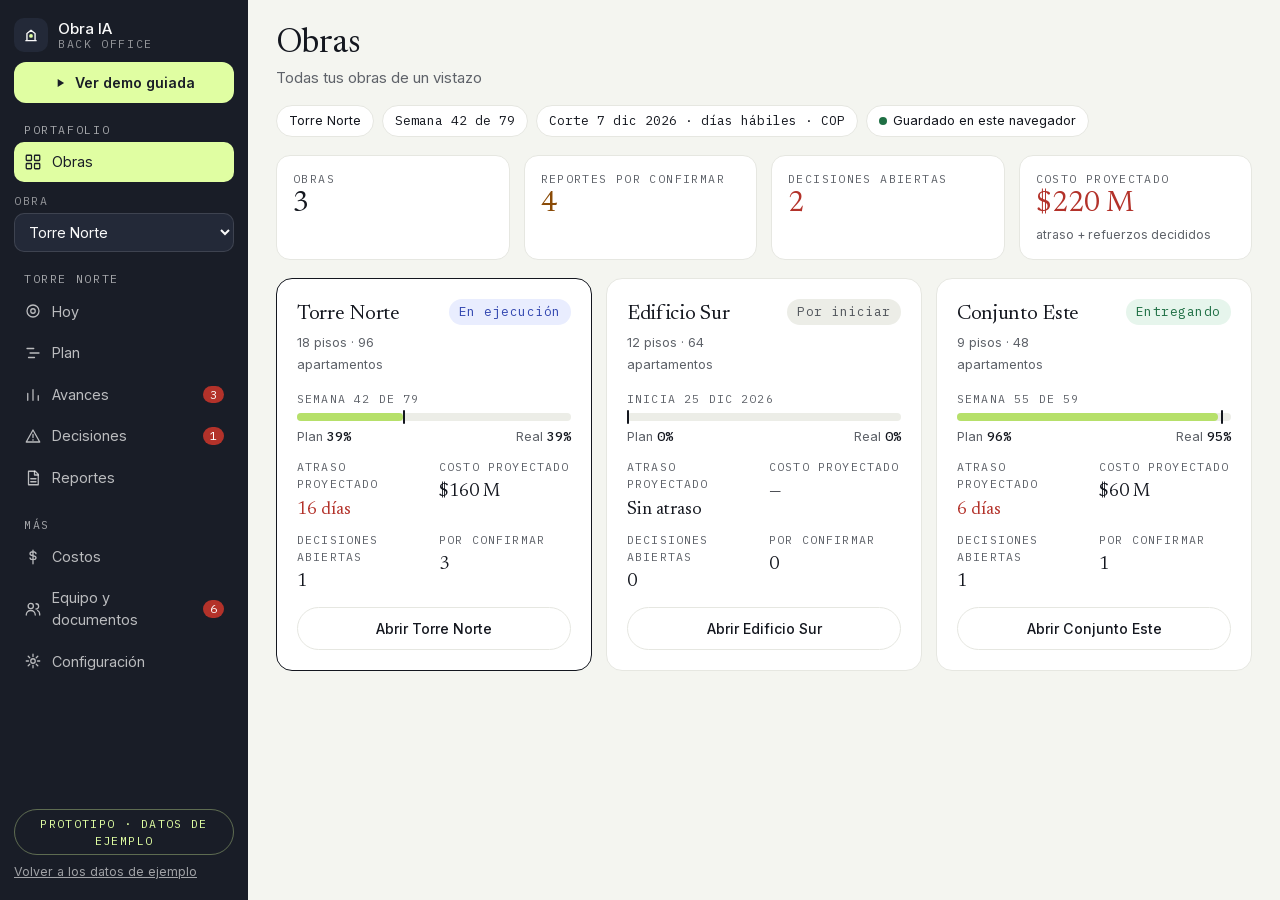
==== backoffice/index.html @ f299abb3 "Publica el back office de Obra IA (demo con datos de ejemplo) Subcarpeta /backoffice con la aplicaci" ====
<!doctype html>
<html lang="es">
<head>
<meta charset="utf-8">
<meta name="viewport" content="width=device-width, initial-scale=1">
<meta name="robots" content="noindex">
<title>Obra IA · Back office</title>
<link rel="stylesheet" href="styles.css?v=6">
</head>
<body>
<div class="app" id="app"></div>
<dialog id="dlg"></dialog>
<div class="toast" id="toast" role="status" aria-live="polite"></div>
<script src="model.js?v=4"></script>
<script src="views.js?v=4"></script>
<script src="views2.js?v=4"></script>
<script src="app.js?v=4"></script>
<script src="tour.js?v=5"></script>
</body>
</html>
---- backoffice/styles.css ----
@font-face{font-family:"Inter";font-weight:400 700;font-style:normal;src:url(fonts/Inter-400-700-latin.woff2) format("woff2");font-display:swap}
@font-face{font-family:"Newsreader";font-weight:200 800;font-style:normal;src:url(fonts/Newsreader-var.woff2) format("woff2");font-display:swap}
@font-face{font-family:"IBM Plex Mono";font-weight:400;font-style:normal;src:url(fonts/IBMPlexMono-400-latin.woff2) format("woff2");font-display:swap}
@font-face{font-family:"IBM Plex Mono";font-weight:500;font-style:normal;src:url(fonts/IBMPlexMono-500-latin.woff2) format("woff2");font-display:swap}

:root{
  --night:#191D27;--night-2:#232938;--bg:#F4F5F0;--card:#fff;--ink:#14171F;--muted:#5E6269;--line:#E6E7E1;
  --lime:#E0FEA2;--lime-deep:#B6E06A;--mint:#EEF9E6;
  --ok:#1F6F44;--ok-bg:#E6F5EC;--warn:#8A4B07;--warn-bg:#FBF0E1;--bad:#B3322A;--bad-bg:#FBE9E7;--info:#3347B0;--info-bg:#E9EDFE;--mute:#52565C;--warn-line:#B86A12;
  --serif:"Newsreader","Iowan Old Style",Georgia,serif;--sans:"Inter",system-ui,-apple-system,"Segoe UI",sans-serif;--mono:"IBM Plex Mono",ui-monospace,Menlo,monospace;
}
*{box-sizing:border-box}
html,body{margin:0}
body{background:var(--bg);color:var(--ink);font:15px/1.5 var(--sans);-webkit-font-smoothing:antialiased;overflow-x:hidden}
button,input,select,textarea{font:inherit;color:inherit}
h1,h2,h3{margin:0;font-family:var(--serif);font-weight:400;letter-spacing:-.015em}
p{margin:0}
a{color:inherit}
.mono{font-family:var(--mono)}
.muted{color:var(--muted)}
.sm{font-size:.86rem}
.bad{color:var(--bad)} .warn{color:var(--warn)}
.r{text-align:right}
.eyebrow{font-family:var(--mono);font-size:.72rem;letter-spacing:.14em;text-transform:uppercase;color:var(--muted)}
:focus-visible{outline:2px solid var(--info);outline-offset:2px}

/* shell */
.app{display:grid;grid-template-columns:248px minmax(0,1fr);min-height:100vh}
.side{background:var(--night);color:#FAFAFA;padding:18px 14px;position:sticky;top:0;height:100vh;display:flex;flex-direction:column;gap:16px;overflow:auto}
.brand{display:flex;align-items:center;gap:10px;font-weight:500}
.brand i{width:34px;height:34px;border-radius:10px;background:var(--night-2);display:grid;place-items:center;flex:none}
.brand svg{width:20px;height:20px}
.brand span{display:flex;flex-direction:column;line-height:1.15}
.brand small{font-family:var(--mono);font-size:.72rem;letter-spacing:.14em;text-transform:uppercase;color:rgba(250,250,250,.55);font-weight:400}
.obra-sel{display:block}
.obra-sel small{display:block;font-family:var(--mono);font-size:.72rem;letter-spacing:.14em;text-transform:uppercase;color:rgba(250,250,250,.55);margin-bottom:4px}
.obra-sel select{width:100%;background:var(--night-2);color:#FAFAFA;border:1px solid rgba(255,255,255,.12);border-radius:10px;padding:9px 10px}
.side nav{display:grid;gap:2px}
.side nav a{display:flex;align-items:center;gap:10px;padding:9px 10px;border-radius:10px;text-decoration:none;color:rgba(250,250,250,.72);font-size:.9rem}
.side nav a svg{width:18px;height:18px;flex:none}
.side nav a:hover{background:rgba(255,255,255,.06);color:#fff}
.side nav a.on{background:var(--lime);color:var(--night)}
.side nav a em{margin-left:auto;font-style:normal;font-family:var(--mono);font-size:.74rem;background:var(--bad);color:#fff;border-radius:999px;padding:0 7px;min-width:20px;text-align:center}
.side nav a.on em{background:var(--night);color:var(--lime)}
.side-foot{margin-top:auto;display:grid;gap:8px}
.sample{font-family:var(--mono);font-size:.72rem;letter-spacing:.12em;text-transform:uppercase;color:var(--lime);border:1px solid rgba(224,254,162,.35);border-radius:999px;padding:5px 10px;text-align:center}
.link{appearance:none;background:none;border:0;padding:0;cursor:pointer;color:rgba(250,250,250,.6);font-size:.78rem;text-decoration:underline;text-align:left}
main .link{color:var(--info);font-size:.84rem}
main{padding:0 28px 48px;min-width:0}
.top{display:flex;justify-content:space-between;align-items:flex-end;gap:16px;padding:26px 0 18px;flex-wrap:wrap}
.top h1{font-size:2.1rem;line-height:1.1}
.top p{color:var(--muted);margin-top:4px}
.chips{display:flex;gap:8px;flex-wrap:wrap}
.chip{border:1px solid var(--line);background:var(--card);border-radius:999px;padding:5px 12px;font-size:.8rem}
.content{display:grid;gap:18px;grid-template-columns:minmax(0,1fr)}
.content>*,.cols>*{min-width:0}

/* componentes */
.card{background:var(--card);border:1px solid var(--line);border-radius:16px;padding:20px}
.card h2{font-size:1.3rem}
.card-h{display:flex;justify-content:space-between;align-items:center;gap:12px;margin-bottom:14px;flex-wrap:wrap}
.card-h.flat{margin-bottom:10px}
.sec{font-size:1.25rem;margin:8px 0 -4px}
.count{font-family:var(--mono);font-size:.74rem;background:var(--ink);color:#fff;border-radius:999px;padding:1px 9px;vertical-align:3px;margin-left:6px}
.kpis{display:grid;grid-template-columns:repeat(4,minmax(0,1fr));gap:14px}
.kpi{background:var(--card);border:1px solid var(--line);border-radius:14px;padding:14px 16px}
.kpi small{display:block;font-family:var(--mono);font-size:.72rem;letter-spacing:.12em;text-transform:uppercase;color:var(--muted)}
.kpi b{display:block;font-family:var(--serif);font-weight:400;font-size:1.8rem;line-height:1.25}
.kpi span{font-size:.76rem;color:var(--muted)}
.kpi.bad b{color:var(--bad)} .kpi.warn b{color:var(--warn)}
.pill{display:inline-block;font-family:var(--mono);font-size:.72rem;letter-spacing:.04em;padding:3px 10px;border-radius:999px;white-space:nowrap}
.pill.ok{color:var(--ok);background:var(--ok-bg)} .pill.warn{color:var(--warn);background:var(--warn-bg)} .pill.bad{color:var(--bad);background:var(--bad-bg)} .pill.info{color:var(--info);background:var(--info-bg)} .pill.mute{color:var(--mute);background:#ECEDE7}
.btn{display:inline-flex;align-items:center;justify-content:center;gap:8px;border-radius:999px;border:1px solid transparent;cursor:pointer;font-weight:500;font-size:.88rem;padding:10px 20px;text-decoration:none;transition:background .15s,transform .15s}
.btn.sm{padding:6px 14px;font-size:.8rem}
.btn.primary{background:var(--night);color:#fff}
.btn.primary:hover{background:#2A3040}
.btn.ghost{background:transparent;border-color:var(--line);color:var(--ink)}
.btn.ghost:hover{background:#F0F1EB}
.btn[disabled]{opacity:.5;cursor:default}
.row{display:flex;gap:10px;flex-wrap:wrap;align-items:center;margin-top:12px}
.row.between{justify-content:space-between}.row.end{justify-content:flex-end}.row.center{justify-content:center}
.banner{display:flex;justify-content:space-between;align-items:center;gap:16px;border-radius:14px;padding:14px 18px;font-size:.9rem;flex-wrap:wrap}
.banner.warn{background:var(--warn-bg);border:1px solid rgba(184,106,18,.3)}
.banner.ok{background:var(--ok-bg);border:1px solid rgba(47,143,91,.3)}
.note{padding:14px 16px;border-radius:12px;background:var(--mint);border:1px solid #D9EBCB;font-size:.86rem;color:#2C4A20;margin-top:14px}
.empty{color:var(--muted);text-align:center;padding:18px}
.cols{display:grid;gap:18px}
.cols.avance{grid-template-columns:1.25fr 1fr;align-items:start}
.cols.alerts{grid-template-columns:300px minmax(0,1fr);align-items:start}
.cols.cfg{grid-template-columns:1fr 1fr;align-items:start}
.cols.avance>div,.cols.cfg>div{display:grid;gap:14px}
.cols.avance>.card,.cols.avance .note{margin-top:0}
.cols.avance .note{margin-top:0}

/* resumen */
.obras{display:grid;grid-template-columns:repeat(3,minmax(0,1fr));gap:14px}
.obra{display:grid;gap:14px;align-content:start}
.obra.sel{border-color:var(--ink)}
.obra-h{display:flex;justify-content:space-between;gap:8px;align-items:flex-start}
.obra-h h3{font-size:1.25rem}
.obra-h span{font-size:.8rem;color:var(--muted)}
.obra-b{display:grid;gap:12px}
.obra-b small{font-family:var(--mono);font-size:.72rem;letter-spacing:.1em;text-transform:uppercase;color:var(--muted);display:block;margin-bottom:6px}
.two{display:flex;justify-content:space-between;font-size:.8rem;color:var(--muted);margin-top:6px}
.two b{color:var(--ink);font-family:var(--mono);font-weight:500}
.obra-m{display:grid;grid-template-columns:1fr 1fr;gap:10px}
.obra-m b{display:block;font-family:var(--serif);font-weight:400;font-size:1.15rem;line-height:1.2}
.list{padding:6px 20px}
.li{display:flex;align-items:center;gap:12px;padding:12px 0;border-bottom:1px solid var(--line)}
.li:last-child{border-bottom:0}
.li p{flex:1;font-size:.92rem}
.dot{width:10px;height:10px;border-radius:50%;flex:none;background:var(--muted)}
.dot.bad{background:var(--bad)}.dot.warn{background:#E0A04A}.dot.info{background:var(--info)}

/* barras */
.pbar{position:relative;height:8px;background:#ECEDE7;border-radius:5px}
.pbar .re{position:absolute;left:0;top:0;bottom:0;background:var(--lime-deep);border-radius:5px}
.pbar .pl{position:absolute;top:-3px;bottom:-3px;width:2px;background:var(--ink);border-radius:2px}
td .pbar{margin-bottom:3px}

/* gantt */
.gantt{display:grid;gap:8px}
.g-row,.g-axis{display:grid;grid-template-columns:150px 1fr;gap:12px;align-items:center}
.g-lab{font-size:.84rem;line-height:1.25}
.g-lab small{display:block;color:var(--muted);font-size:.74rem}
.g-track{position:relative;height:22px;background:#ECEDE7;border-radius:6px}
.g-bar{position:absolute;top:0;bottom:0;border-radius:6px;background:rgba(182,224,106,.28);border:1px solid rgba(120,170,60,.55);overflow:hidden}
.g-bar.crit{border-color:rgba(184,106,18,.75)}
.g-fill{height:100%;background:var(--lime-deep)}
.g-today{position:absolute;top:-3px;bottom:-3px;width:2px;background:var(--ink);border-radius:2px;z-index:2}
.g-proj{position:absolute;top:0;bottom:0;border:1px dashed var(--warn);border-left:0;border-radius:0 6px 6px 0;background:repeating-linear-gradient(135deg,rgba(184,106,18,.35) 0 4px,transparent 4px 8px);z-index:1}
.g-lbl{position:absolute;top:50%;transform:translateY(-50%);font-family:var(--mono);font-size:.72rem;color:var(--warn);white-space:nowrap;z-index:2}
.g-axis>div{position:relative;height:16px;font-family:var(--mono);font-size:.72rem;color:var(--muted)}
.g-axis span{position:absolute;top:0;transform:translateX(-50%);white-space:nowrap}
.legend{display:flex;gap:6px 14px;flex-wrap:wrap;font-size:.74rem;color:var(--muted);align-items:center}
.lg{display:inline-block;width:12px;height:12px;border-radius:3px;margin-right:-8px}
.lg.lime{background:var(--lime-deep)}.lg.bar{background:rgba(182,224,106,.28);border:1px solid rgba(120,170,60,.55)}.lg.hoy{background:var(--ink);width:3px}.lg.proj{border:1px dashed var(--warn);background:rgba(184,106,18,.2)}
.chipsel{display:flex;gap:6px;flex-wrap:wrap}
.chipb{appearance:none;cursor:pointer;background:transparent;border:1px solid var(--line);border-radius:999px;padding:4px 12px;font-size:.78rem}
.chipb.on{background:var(--ink);color:#fff;border-color:var(--ink)}

/* tablas */
.tbl-wrap{overflow-x:auto;position:relative}
.tbl{width:100%;border-collapse:collapse;font-size:.94rem}
.tbl th{font-family:var(--mono);font-size:.72rem;letter-spacing:.12em;text-transform:uppercase;color:var(--muted);text-align:left;font-weight:400;padding:0 12px 10px 0;border-bottom:1px solid var(--line);white-space:nowrap}
.tbl th.r{text-align:right}
.tbl td{padding:11px 12px 11px 0;border-bottom:1px solid var(--line);vertical-align:middle}
.tbl td small{display:block;color:var(--muted);font-size:.78rem}
.tbl .w140{width:140px;min-width:120px}
.tbl tr.click{cursor:pointer}
.tbl tr.click:hover td{background:#FAFAF6}
.tbl tr.tot td{font-weight:600;border-bottom:0}
.cell{width:84px;text-align:right;font-family:var(--mono);border:1px solid var(--line);border-radius:8px;padding:5px 8px;background:#fff}

/* avance */
.rep-card{display:grid;gap:12px}
.rc-head{display:flex;justify-content:space-between;gap:10px;flex-wrap:wrap}
.rc-head span{font-size:.8rem;color:var(--muted)}
.bubble{background:#E9F6D8;border-radius:4px 14px 14px 14px;padding:10px 14px;font-size:.92rem;max-width:90%}
.reading{border:1px dashed #C9CCC2;border-radius:12px;padding:12px 14px;display:grid;gap:8px}
.grid3{display:grid;grid-template-columns:1.6fr 1fr 1fr;gap:10px}
label{font-size:.82rem;color:var(--muted)}
label input,label select,label textarea{display:block;width:100%;margin-top:3px;border:1px solid var(--line);border-radius:10px;padding:8px 10px;background:#fff;color:var(--ink);font-size:.9rem}
.rc-actions{display:flex;gap:10px}
textarea{width:100%;border:1px solid var(--line);border-radius:10px;padding:10px 12px;background:#fff;resize:vertical;margin-top:8px}

/* alertas */
.al-list{display:grid;gap:10px}
.al-item{appearance:none;text-align:left;cursor:pointer;background:var(--card);border:1px solid var(--line);border-radius:14px;padding:14px 16px;display:flex;justify-content:space-between;gap:10px;align-items:center}
.al-item b{display:block;font-weight:600}
.al-item span{font-size:.78rem;color:var(--muted)}
.al-item.on{border-color:var(--ink);box-shadow:0 0 0 1px var(--ink) inset}
.al-r{display:grid;gap:4px;justify-items:end}
.al-r small{font-family:var(--mono);font-size:.72rem;color:var(--muted)}
.det{display:grid;gap:14px}
.det-h{display:flex;justify-content:space-between;gap:12px;flex-wrap:wrap}
.pills{display:flex;gap:6px;flex-wrap:wrap;align-items:flex-start}
.metrics{display:grid;grid-template-columns:repeat(4,minmax(0,1fr));gap:12px}
.metrics div{border:1px solid var(--line);border-radius:12px;padding:10px 12px}
.metrics small{display:block;font-family:var(--mono);font-size:.72rem;letter-spacing:.1em;text-transform:uppercase;color:var(--muted)}
.metrics b{font-family:var(--serif);font-weight:400;font-size:1.45rem}
.story{background:var(--warn-bg);border-left:3px solid var(--warn);border-radius:0 10px 10px 0;padding:12px 14px;font-size:.92rem}
.sub{font-family:var(--mono);font-size:.72rem;letter-spacing:.14em;text-transform:uppercase;color:var(--muted);font-weight:500}
.opts3{display:grid;grid-template-columns:1fr 1fr;gap:12px}
.opt{appearance:none;text-align:left;cursor:pointer;background:#fff;border:1px solid var(--line);border-radius:14px;padding:14px;display:grid;gap:3px}
.opt b{font-weight:600}
.opt span{font-size:.8rem;color:var(--muted)}
.opt em{font-style:normal;font-size:.8rem;margin-top:6px}
.opt strong{font-family:var(--serif);font-weight:400;font-size:1.6rem;line-height:1.2}
.opt.on{border-color:var(--ink);background:var(--mint);box-shadow:0 0 0 1px var(--ink) inset}
.opt[disabled]{cursor:default}
.inl{display:flex;align-items:center;gap:8px;font-size:.82rem}
.inl input{width:130px;margin:0;font-family:var(--mono)}
.blk{display:block}
.blk small{display:block;margin-top:3px;font-size:.72rem}
.log{list-style:none;margin:0;padding:0;display:grid;gap:6px;font-size:.86rem}
.log li{display:flex;gap:12px}
.log .mono{color:var(--muted);font-size:.74rem;min-width:44px}

/* reporte */
.paper{background:#fff;border:1px solid var(--line);border-radius:16px;padding:30px 34px;max-width:820px;display:grid;gap:10px}
.paper h2{font-size:1.8rem}
.paper .nums{display:grid;grid-template-columns:repeat(3,1fr);gap:12px;margin:6px 0}
.paper .nums div{border:1px solid var(--line);border-radius:10px;padding:10px 14px}
.paper .nums small{display:block;font-family:var(--mono);font-size:.72rem;letter-spacing:.12em;text-transform:uppercase;color:var(--muted)}
.paper .nums b{font-family:var(--serif);font-weight:400;font-size:1.6rem}
.paper h4{margin:10px 0 0;font-family:var(--mono);font-size:.72rem;letter-spacing:.16em;text-transform:uppercase;color:var(--muted);font-weight:500}
.paper ul{margin:0;padding-left:18px}
.flag{border-left:3px solid var(--warn);background:var(--warn-bg);padding:10px 14px;border-radius:0 10px 10px 0;font-size:.92rem}
.dec{border-left:3px solid var(--ok);background:var(--ok-bg);padding:10px 14px;border-radius:0 10px 10px 0;font-size:.92rem}
.paper .foot{font-size:.76rem;color:var(--muted);margin-top:8px}

/* config */
.check{margin:12px 0 0;padding:0;list-style:none;display:grid;gap:12px;font-size:.9rem}
.cols.cfg .card{display:grid;gap:12px}

/* diálogo y aviso */
dialog{border:0;border-radius:18px;padding:24px;width:min(440px,92vw);box-shadow:0 20px 60px rgba(0,0,0,.3);color:var(--ink)}
dialog::backdrop{background:rgba(20,23,31,.5)}
dialog h3{font-size:1.4rem;margin-bottom:6px}
dialog .blk,dialog .chk{margin-top:12px}
.chk{display:flex;align-items:center;gap:8px;font-size:.9rem;color:var(--ink)}
.chk input{width:auto;margin:0}
.toast{position:fixed;left:50%;bottom:24px;transform:translate(-50%,20px);background:var(--night);color:#fff;padding:11px 20px;border-radius:999px;font-size:.88rem;opacity:0;pointer-events:none;transition:opacity .25s,transform .25s;z-index:50;max-width:90vw;text-align:center}
.toast.show{opacity:1;transform:translate(-50%,0)}

/* demo guiada */
.tour-btn{display:flex;align-items:center;justify-content:center;gap:8px;width:100%;border:0;border-radius:12px;background:var(--lime);color:var(--night);font-weight:600;font-size:.88rem;padding:10px;cursor:pointer}
.tour-btn svg{width:14px;height:14px}
.tour-btn:hover{background:#EBFFC0}
.tour{position:fixed;inset:0;z-index:1000}
.tour-shield{position:absolute;inset:0}
.tour-spot{position:fixed;border-radius:14px;box-shadow:0 0 0 9999px rgba(8,10,16,.78);outline:2px solid var(--lime);pointer-events:none;opacity:0;transition:left .35s ease,top .35s ease,width .35s ease,height .35s ease,opacity .2s}
.tour-spot.none{outline:0}
.tour-card{position:fixed;width:min(390px,calc(100vw - 24px));background:#fff;color:var(--ink);border-radius:18px;padding:18px 20px 16px;box-shadow:0 18px 50px rgba(0,0,0,.45);transition:left .35s ease,top .35s ease}
.tc-step{font-family:var(--mono);font-size:.72rem;letter-spacing:.14em;text-transform:uppercase;color:var(--muted)}
.tour-bar{height:3px;background:#ECEDE7;border-radius:3px;margin:8px 0 12px}
.tour-bar i{display:block;height:100%;background:var(--lime-deep);border-radius:3px;transition:width .3s}
.tour-card h3{font-size:1.35rem;line-height:1.2;margin-bottom:6px}
.tour-card p{font-size:.92rem;color:#3A3F4A}
.tc-actions{display:flex;justify-content:space-between;align-items:center;gap:8px;margin-top:14px}
.tc-actions>span{display:flex;gap:8px}
.tc-actions .skip{appearance:none;background:none;border:0;cursor:pointer;color:var(--muted);font-size:.8rem;text-decoration:underline;padding:0}

/* responsive */
@media (max-width:1100px){
  .kpis{grid-template-columns:repeat(2,minmax(0,1fr))}
  .obras{grid-template-columns:minmax(0,1fr)}
  .cols.avance,.cols.alerts,.cols.cfg{grid-template-columns:minmax(0,1fr)}
  .metrics{grid-template-columns:repeat(2,minmax(0,1fr))}
}
@media (max-width:900px){
  .app{grid-template-columns:1fr}
  .side{position:static;height:auto;padding:14px;gap:12px}
  .side nav{display:flex;overflow-x:auto;gap:6px;padding-bottom:4px}
  .side nav a{white-space:nowrap;flex:none}
  .side-foot{margin-top:0}
  .side-foot .link{display:none}
  main{padding:0 16px 40px}
  .top h1{font-size:1.7rem}
}
@media (max-width:640px){
  .g-row,.g-axis{grid-template-columns:1fr;gap:4px}
  .g-axis>i{display:none}
  .grid3,.opts3{grid-template-columns:1fr}
  .paper{padding:20px 18px}.paper .nums{grid-template-columns:1fr}
  .card{padding:16px}
  .tbl th:nth-child(n+3),.tbl td:nth-child(n+3){white-space:nowrap}
}
@media print{
  .side,.no-print,.toast,.chips{display:none!important}
  .app{display:block}body{background:#fff}main{padding:0}.paper{border:0;padding:0}
}

/* lector de mensajes: resaltado, avisos, registros */
mark{border-radius:4px;padding:0 3px;color:inherit}
mark.m-act{background:#C9E6FF} mark.m-pct{background:#FFE08A} mark.m-rend{background:#D6F0B8}
.warnbox{background:var(--warn-bg);border-left:3px solid var(--warn);border-radius:0 10px 10px 0;padding:8px 12px;font-size:.86rem}
.hist summary{cursor:pointer;font-size:.84rem;color:var(--info)}
.hist .hbody{padding-top:6px}
.hl{margin:0;padding:0;list-style:none;display:grid;gap:4px;font-size:.84rem}
.hl .mono{color:var(--muted);margin-right:6px}
.assume{background:#F4F5F0;border:1px dashed #C9CCC2;border-radius:10px;padding:9px 12px;font-size:.84rem;color:#3A3F4A}
.assume a{color:var(--info)}
.conv{font-family:var(--mono);font-size:.74rem;color:var(--muted)}
.preview{background:var(--mint);border:1px solid #D9EBCB;border-radius:10px;padding:8px 12px;font-size:.84rem;margin-top:10px}

/* ===== nueva estructura ===== */
.sr{position:absolute;width:1px;height:1px;overflow:hidden;clip:rect(0 0 0 0);white-space:nowrap}
.nav-h{margin:8px 0 2px;padding:0 10px;font-family:var(--mono);font-size:.72rem;letter-spacing:.14em;text-transform:uppercase;color:rgba(250,250,250,.62)}
.side nav{gap:2px}
.side{gap:10px}
.savechip{display:inline-flex;align-items:center;gap:6px}
.savechip::before{content:"";width:8px;height:8px;border-radius:50%;background:var(--ok)}
.savechip.info::before{background:var(--info)} .savechip.bad{border-color:var(--bad);color:var(--bad)} .savechip.bad::before{background:var(--bad)}
.mnav,.fab,.msheet{display:none}

/* hoy */
.ints{display:grid;grid-template-columns:repeat(3,minmax(0,1fr));gap:14px}
.int{display:grid;gap:12px;align-content:start}
.int-h{display:flex;gap:10px;align-items:flex-start}
.int-h p{font-size:.95rem;line-height:1.4}
.int .num{flex:none;width:26px;height:26px;border-radius:50%;background:var(--night);color:var(--lime);display:grid;place-items:center;font-family:var(--mono);font-size:.8rem}
.int dl{margin:0;display:grid;gap:8px}
.int dt{font-family:var(--mono);font-size:.72rem;letter-spacing:.1em;text-transform:uppercase;color:var(--muted)}
.int dd{margin:0;font-size:.9rem}
.int .btn{justify-self:start}
details.more>summary{cursor:pointer;font-weight:500}
details.more[open]>summary{margin-bottom:12px}

/* plan */
.plan-tools{display:flex;gap:8px;align-items:center;flex-wrap:wrap}
.search{width:260px;max-width:100%;border:1px solid var(--line);border-radius:999px;padding:8px 14px;background:#fff;color:var(--ink);font-size:.9rem}
.chipsel{margin-bottom:12px}

/* detalle de actividad */
dialog.wide{width:min(780px,94vw)}
dialog{max-height:92vh;overflow:auto}
.dd{display:grid;gap:8px}
.dd-h{display:flex;justify-content:space-between;gap:10px;align-items:flex-start}
.dgrid{display:grid;grid-template-columns:repeat(4,minmax(0,1fr));gap:10px;margin:6px 0}
.dgrid div{border:1px solid var(--line);border-radius:12px;padding:10px 12px}
.dgrid small{display:block;font-family:var(--mono);font-size:.72rem;letter-spacing:.08em;text-transform:uppercase;color:var(--muted)}
.dgrid b{display:block;font-size:.98rem;line-height:1.3}
.dgrid span{font-size:.8rem;color:var(--muted)}
.dd h4{margin:8px 0 0;font-family:var(--mono);font-size:.74rem;letter-spacing:.14em;text-transform:uppercase;color:var(--muted);font-weight:500}
.evid{list-style:none;margin:0;padding:0;display:grid;gap:6px;font-size:.88rem}
.evid li{display:grid;grid-template-columns:54px 1fr auto;gap:10px;align-items:baseline}
.evid .mono{color:var(--muted);font-size:.78rem}
.inl-link{color:var(--info)}
dialog .link{color:var(--info);font-size:.9rem}

/* avances: bandeja compacta */
.bandeja{display:grid;gap:10px}
.rv{padding:0;overflow:hidden}
.rv>summary{display:grid;grid-template-columns:1fr 1.5fr .6fr;gap:8px 14px;align-items:center;padding:12px 16px;cursor:pointer;list-style:none}
.rv>summary::-webkit-details-marker{display:none}
.rv>summary::after{content:"";display:none}
.rv-who b{display:block;font-size:.92rem}
.rv-who small,.rv-act small,.rv-pct small{display:block;color:var(--muted);font-size:.78rem}
.rv-act{font-size:.92rem;font-weight:500}
.rv-pct{font-family:var(--serif);font-size:1.4rem;line-height:1.1}
.rv-flags{grid-column:1/-1;display:flex;gap:6px;flex-wrap:wrap}
.rv[open]>summary{border-bottom:1px solid var(--line);background:#FAFAF6}
.rv-body{padding:14px 16px 16px;display:grid;gap:12px}
.grid4{display:grid;grid-template-columns:1.35fr 1.2fr 1fr 1.1fr;gap:10px}
.infobox{background:var(--info-bg);border-left:3px solid var(--info);border-radius:0 10px 10px 0;padding:8px 12px;font-size:.86rem}
.effect{background:var(--mint);border:1px solid #D9EBCB;border-radius:10px;padding:9px 12px;font-size:.88rem;color:#24401B}
.tachado td{text-decoration:line-through;color:var(--muted)}
.tachado td:last-child{text-decoration:none}

/* decisiones */
.stepper{display:flex;gap:6px;list-style:none;margin:2px 0;padding:0;flex-wrap:wrap}
.stepper li{flex:1;min-width:110px;border-top:3px solid var(--line);padding:6px 2px 0;font-size:.82rem;color:var(--muted)}
.stepper li.done{border-top-color:var(--lime-deep);color:var(--ink)}
.stepper li.cur{border-top-color:var(--night);color:var(--ink);font-weight:600}
.grid2{display:grid;grid-template-columns:1fr 1fr;gap:10px}
.verbox{border:1px dashed #A9ADA3;border-radius:12px;padding:12px 14px;display:grid;gap:8px}
.verbox.ok{border-style:solid;border-color:var(--lime-deep);background:var(--mint)}

/* reportes */
.cols.report{grid-template-columns:minmax(0,1fr) 300px;align-items:start}
.vers{list-style:none;margin:10px 0 0;padding:0;display:grid;gap:8px}
.vers li{display:flex;justify-content:space-between;gap:8px;align-items:center;border:1px solid var(--line);border-radius:12px;padding:10px 12px}
.vers span{display:block;font-size:.8rem;color:var(--muted)}
.paper.in-dlg{border:0;padding:0;max-width:none}
.eyebrow+.paper{margin-top:6px}

/* ===== móvil: barra inferior y botón de captura ===== */
@media (max-width:1100px){
  .ints{grid-template-columns:minmax(0,1fr)}
  .cols.report{grid-template-columns:minmax(0,1fr)}
  .dgrid{grid-template-columns:repeat(2,minmax(0,1fr))}
  .grid4{grid-template-columns:1fr 1fr}
}
@media (max-width:900px){
  .side{padding:12px 14px;gap:8px;flex-direction:row;align-items:center;flex-wrap:wrap}
  .side nav,.side .tour-btn,.side-foot,.obra-sel small{display:none}
  .side .brand{flex:none}
  .obra-sel{flex:1;min-width:150px}
  main{padding-bottom:96px}
  .mnav{display:grid;grid-template-columns:repeat(5,1fr);position:fixed;left:0;right:0;bottom:0;background:var(--night);padding:6px 4px calc(6px + env(safe-area-inset-bottom,0px));z-index:40;border-top:1px solid rgba(255,255,255,.12)}
  .mnav a,.mnav button{appearance:none;background:none;border:0;color:rgba(250,250,250,.78);display:grid;justify-items:center;gap:2px;padding:6px 2px;font-size:.72rem;text-decoration:none;position:relative;border-radius:10px;cursor:pointer}
  .mnav svg{width:22px;height:22px}
  .mnav .on{color:var(--night);background:var(--lime)}
  .mnav em{position:absolute;top:2px;right:18%;font-style:normal;font-family:var(--mono);font-size:.68rem;background:var(--bad);color:#fff;border-radius:999px;padding:0 6px}
  .fab{display:inline-flex;align-items:center;gap:6px;position:fixed;right:14px;bottom:78px;z-index:41;background:var(--lime);color:var(--night);border:0;border-radius:999px;padding:12px 18px;font-weight:600;box-shadow:0 6px 20px rgba(0,0,0,.3);cursor:pointer}
  .fab svg{width:18px;height:18px}
  .msheet{display:grid;position:fixed;left:10px;right:10px;bottom:84px;z-index:42;background:#fff;border:1px solid var(--line);border-radius:16px;padding:8px;box-shadow:0 12px 40px rgba(0,0,0,.3)}
  .msheet a,.msheet button{appearance:none;background:none;border:0;text-align:left;padding:12px 14px;border-radius:10px;font-size:1rem;color:var(--ink);text-decoration:none;cursor:pointer}
  .msheet a:hover,.msheet button:hover{background:#F0F1EB}
  .msheet em{font-style:normal;font-family:var(--mono);font-size:.74rem;background:var(--bad);color:#fff;border-radius:999px;padding:0 7px;margin-left:6px}
  .tour{z-index:2000}
}
@media (max-width:640px){
  .rv>summary{grid-template-columns:1fr .5fr}
  .rv-act{grid-column:1/-1;order:3}
  .grid4,.grid2,.dgrid{grid-template-columns:1fr}
  .evid li{grid-template-columns:1fr}
  .search{width:100%}
}
@media print{.mnav,.fab,.msheet{display:none!important}}
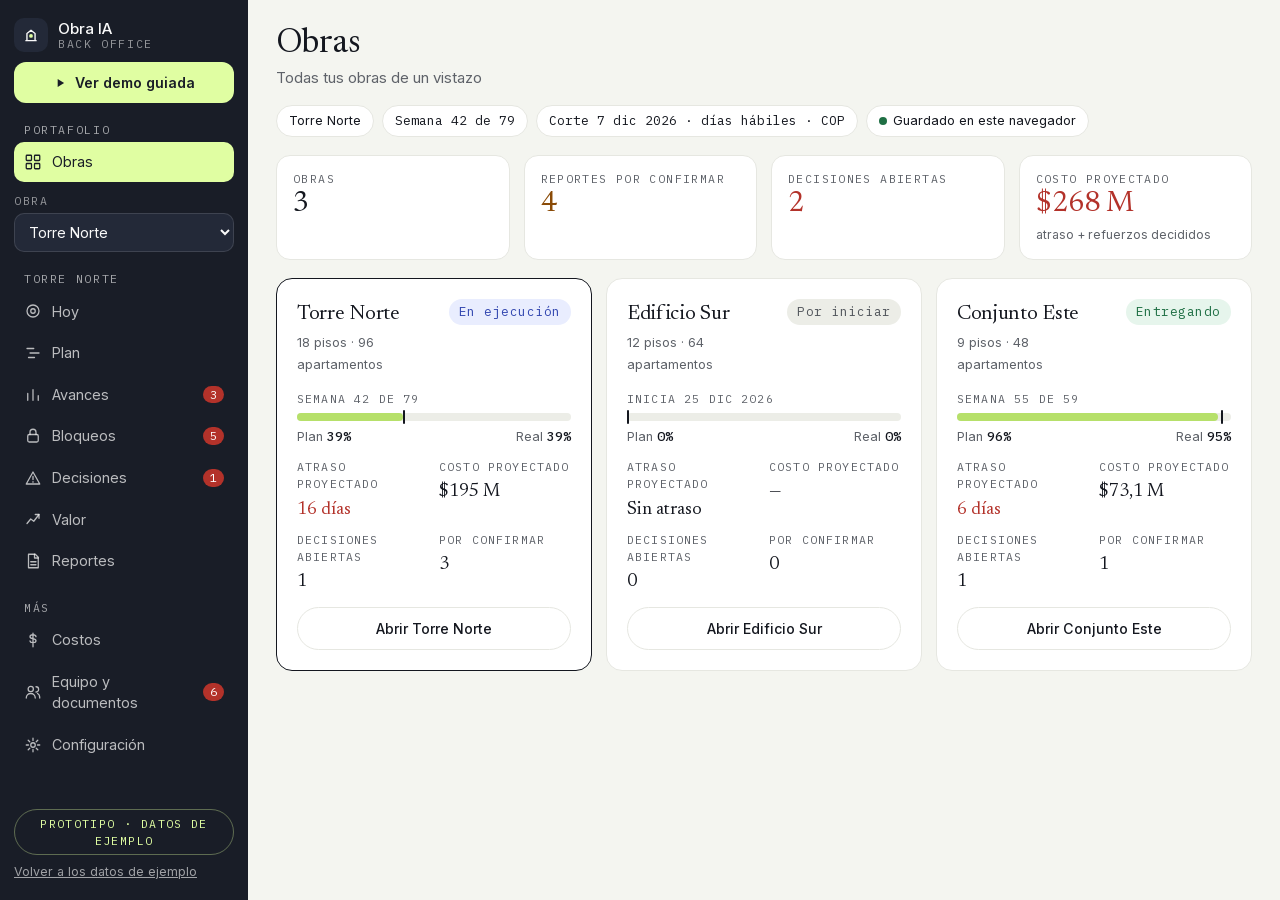
==== commit d54dd806: "Back office: bloqueos, tiempos muertos, valor y escenarios guiados Agrega la vista de Bloqueos con l" ====
--- a/backoffice/index.html
+++ b/backoffice/index.html
@@ -5,16 +5,17 @@
 <meta name="viewport" content="width=device-width, initial-scale=1">
 <meta name="robots" content="noindex">
 <title>Obra IA · Back office</title>
-<link rel="stylesheet" href="styles.css?v=6">
+<link rel="stylesheet" href="styles.css?v=15">
 </head>
 <body>
 <div class="app" id="app"></div>
 <dialog id="dlg"></dialog>
 <div class="toast" id="toast" role="status" aria-live="polite"></div>
-<script src="model.js?v=4"></script>
-<script src="views.js?v=4"></script>
-<script src="views2.js?v=4"></script>
-<script src="app.js?v=4"></script>
-<script src="tour.js?v=5"></script>
+<script src="model.js?v=15"></script>
+<script src="views.js?v=15"></script>
+<script src="views2.js?v=15"></script>
+<script src="views3.js?v=15"></script>
+<script src="app.js?v=15"></script>
+<script src="tour.js?v=15"></script>
 </body>
 </html>
--- a/backoffice/styles.css
+++ b/backoffice/styles.css
@@ -400,3 +400,81 @@
   .search{width:100%}
 }
 @media print{.mnav,.fab,.msheet{display:none!important}}
+
+/* ===== bloqueos, valor y gráficos ===== */
+.cols.duo{grid-template-columns:repeat(2,minmax(0,1fr));align-items:start}
+.chart{width:100%;height:auto;display:block}
+.chart .gr{stroke:#E3E4DE;stroke-width:1}
+.chart .tx{font-family:var(--mono);font-size:11px;fill:#5E6269}
+.chart .tx.b{fill:var(--ink);font-weight:500}.chart .tx.w{fill:var(--warn)}
+.chart .lplan{fill:none;stroke:#8E929A;stroke-width:2}
+.chart .lreal{fill:none;stroke:var(--lime-deep);stroke-width:3.5;stroke-linecap:round}
+.chart .lproy{fill:none;stroke:var(--warn-line);stroke-width:2.5;stroke-dasharray:6 5}
+.chart .lhoy{stroke:var(--ink);stroke-width:1.5}
+.chart .pend{stroke:#B5B8BF;stroke-width:1;stroke-dasharray:3 4}
+.chart .dot{fill:var(--ink)}
+.lg.ln{height:3px;width:18px;border-radius:2px;vertical-align:3px;margin-right:6px}
+.lg.ln.plan{background:#8E929A}.lg.ln.real{background:var(--lime-deep);height:4px}.lg.ln.proy{background:repeating-linear-gradient(90deg,var(--warn-line) 0 5px,transparent 5px 8px)}
+.par{display:grid;gap:10px}
+.par-row{display:grid;grid-template-columns:130px 1fr auto;gap:10px;align-items:center;font-size:.9rem}
+.par-bar{position:relative;height:12px;background:#ECEDE7;border-radius:6px}
+.par-bar i{position:absolute;left:0;top:0;bottom:0;border-radius:6px;background:var(--info)}
+.par-bar i.ok{background:var(--lime-deep)}.par-bar i.warn{background:#E0A04A}.par-bar i.bad{background:var(--bad)}.par-bar i.neg{background:var(--bad)}.par-bar i.pos{background:var(--lime-deep)}
+.par-bar.rit u{position:absolute;left:calc(100%/1.2);top:-3px;bottom:-3px;width:2px;background:var(--ink)}
+.par-row b{font-family:var(--mono);font-weight:500;font-size:.8rem;white-space:nowrap}
+.bridge .par-row{grid-template-columns:170px 1fr auto}
+.vm{list-style:none;margin:0 0 8px;padding:0;display:grid;gap:10px}
+.vm li{display:flex;justify-content:space-between;gap:12px;border-bottom:1px solid var(--line);padding-bottom:8px;font-size:.92rem}
+.vm b{font-family:var(--serif);font-weight:400;font-size:1.2rem;white-space:nowrap}
+.rchip{display:inline-block;background:var(--warn-bg);color:var(--warn);border-radius:999px;padding:2px 10px;font-size:.78rem;margin:0 6px 4px 0}
+.okbox{background:var(--ok-bg);border-left:3px solid var(--ok);border-radius:0 10px 10px 0;padding:8px 12px;font-size:.88rem}
+.parobox{border:1px dashed #A9ADA3;border-radius:12px;padding:10px 12px;display:grid;gap:8px}
+.parobox[hidden],.paro-f[hidden]{display:none}
+mark.m-paro{background:#F6C9C4}
+.equiv{background:#F4F5F0;border:1px solid var(--line);border-radius:10px;padding:9px 12px;font-size:.88rem}
+
+/* valor */
+.hero{background:var(--night);color:#FAFAFA;border-color:var(--night)}
+.hero h2{font-size:1.5rem;line-height:1.25;margin:6px 0 10px}
+.hero p{color:rgba(250,250,250,.88)}
+.hero .eyebrow{color:var(--lime)}
+.hero .muted{color:rgba(250,250,250,.7)}
+.tabs{display:flex;gap:6px;flex-wrap:wrap;border-bottom:1px solid var(--line);padding-bottom:10px}
+.tabb{appearance:none;background:transparent;border:1px solid var(--line);border-radius:999px;padding:7px 16px;font-size:.88rem;cursor:pointer}
+.tabb.on{background:var(--ink);color:#fff;border-color:var(--ink)}
+.mecs{display:grid;grid-template-columns:repeat(3,minmax(0,1fr));gap:14px}
+.mec{display:grid;gap:10px;align-content:start}
+.mec .big{font-family:var(--serif);font-size:2.3rem;line-height:1.05}
+.mec .big small{display:block;font-family:var(--sans);font-size:.82rem;color:var(--muted)}
+.mec a{color:var(--info)}
+.split3{display:grid;grid-template-columns:repeat(3,minmax(0,1fr));gap:10px}
+.split3 div{border:1px solid var(--line);border-radius:12px;padding:10px 12px}
+.split3 small{display:block;font-family:var(--mono);font-size:.72rem;letter-spacing:.08em;text-transform:uppercase;color:var(--muted)}
+.split3 b{display:block;font-family:var(--serif);font-weight:400;font-size:1.4rem}
+.split3 span{font-size:.78rem;color:var(--muted)}
+.calc-in{margin:10px 0}
+.chk2{display:flex;gap:8px;align-items:center;padding-top:22px;color:var(--ink)}
+.chk2 input{width:auto;margin:0}
+.calc-grid{display:grid;grid-template-columns:repeat(4,minmax(0,1fr));gap:12px;margin:12px 0}
+.kpi b em{font-style:normal;font-family:var(--sans);font-size:.85rem;color:var(--muted)}
+.escs{display:grid;grid-template-columns:repeat(2,minmax(0,1fr));gap:14px}
+.esc{display:grid;gap:10px;align-content:start}
+.esc-h{display:flex;gap:10px;align-items:flex-start}
+.esc h3{font-size:1.25rem;line-height:1.2}
+.esc .num{flex:none;width:28px;height:28px;border-radius:50%;background:var(--night);color:var(--lime);display:grid;place-items:center;font-family:var(--mono);font-size:.84rem}
+.esc dl{margin:0;display:grid;gap:8px}
+.esc dt{font-family:var(--mono);font-size:.72rem;letter-spacing:.1em;text-transform:uppercase;color:var(--muted)}
+.esc dd{margin:0;font-size:.9rem}
+.esc .btn{justify-self:start}
+.frase{font-family:var(--serif);font-size:1.35rem;line-height:1.35;background:var(--mint);border:1px solid #D9EBCB;border-radius:14px;padding:14px 18px}
+.grid3b{display:grid;grid-template-columns:repeat(3,minmax(0,1fr));gap:12px;margin:10px 0}
+.dato{border:1px solid var(--line);border-radius:12px;padding:10px 12px}
+.dato small{display:block;font-family:var(--mono);font-size:.72rem;letter-spacing:.08em;text-transform:uppercase;color:var(--muted)}
+.dato b{display:block;font-family:var(--serif);font-weight:400;font-size:1.4rem}
+.dato span{font-size:.8rem;color:var(--muted)}
+.look .tbl td{vertical-align:top}
+@media (max-width:1100px){.mecs,.escs,.cols.duo{grid-template-columns:minmax(0,1fr)}.calc-grid{grid-template-columns:repeat(2,minmax(0,1fr))}.split3,.grid3b{grid-template-columns:minmax(0,1fr)}}
+@media (max-width:640px){.par-row{grid-template-columns:1fr;gap:4px}.bridge .par-row{grid-template-columns:1fr}.calc-grid{grid-template-columns:minmax(0,1fr)}}
+
+.cols.srow{grid-template-columns:minmax(0,1.7fr) minmax(0,1fr);align-items:start}
+@media (max-width:1100px){.cols.srow{grid-template-columns:minmax(0,1fr)}}
